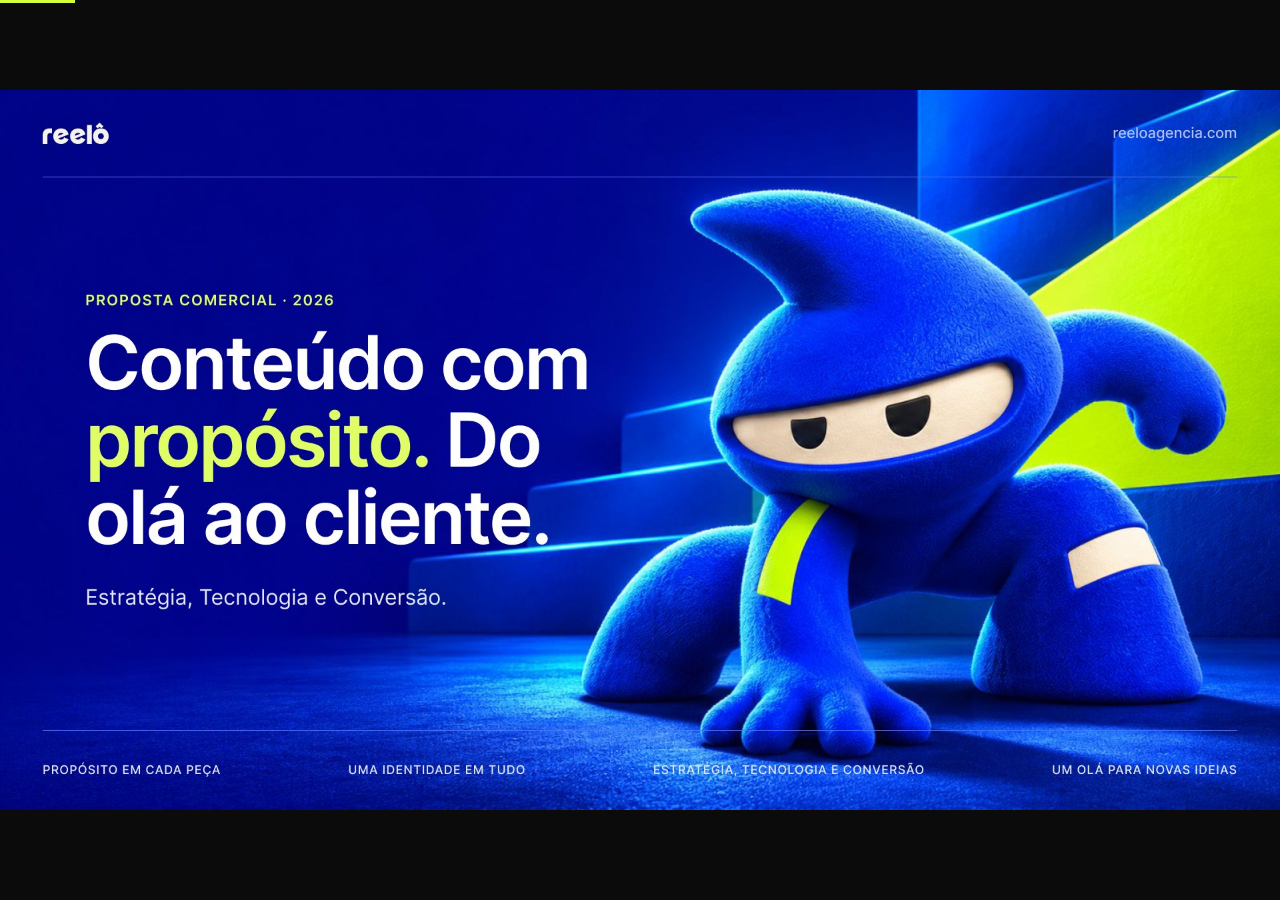
==== apresentacao-com-valores-m4x9.html @ fc92507e "Add files via upload" ====
<!doctype html>
<html lang="pt-BR"><head><meta charset="utf-8">
<meta name="viewport" content="width=device-width,initial-scale=1">
<meta name="robots" content="noindex,nofollow">
<title>Reelô · Proposta</title>
<style>
html,body{margin:0;height:100%;background:#0b0b0b;overflow:hidden;font-family:Inter,system-ui,sans-serif;color:#fff}
#stage{position:fixed;inset:0;display:flex;align-items:center;justify-content:center}
#stage img{max-width:100vw;max-height:100vh;aspect-ratio:16/9;object-fit:contain;display:none;user-select:none;-webkit-user-drag:none}
#stage img.on{display:block}
#hud{position:fixed;left:0;right:0;bottom:0;display:flex;justify-content:space-between;align-items:center;padding:10px 16px;font-size:13px;opacity:0;transition:opacity .25s;background:linear-gradient(transparent,rgba(0,0,0,.6))}
body:hover #hud,#hud:focus-within{opacity:1}
#hud button{background:rgba(255,255,255,.14);color:#fff;border:0;border-radius:8px;padding:8px 12px;font:inherit;cursor:pointer}
#bar{position:fixed;top:0;left:0;height:3px;background:#d7ff3a;transition:width .2s}
.z{position:fixed;top:0;bottom:0;width:30%;cursor:pointer}#p{left:0}#n{right:0}
</style></head><body>
<div id="bar"></div>
<div id="stage"><img alt="Lâmina 1" src="[data-uri]">
<img alt="Lâmina 2" src="[data-uri]">
<img alt="Lâmina 3" src="[data-uri]">
<img alt="Lâmina 4" src="[data-uri]">
<img alt="Lâmina 5" src="[data-uri]">
<img alt="Lâmina 6" src="[data-uri]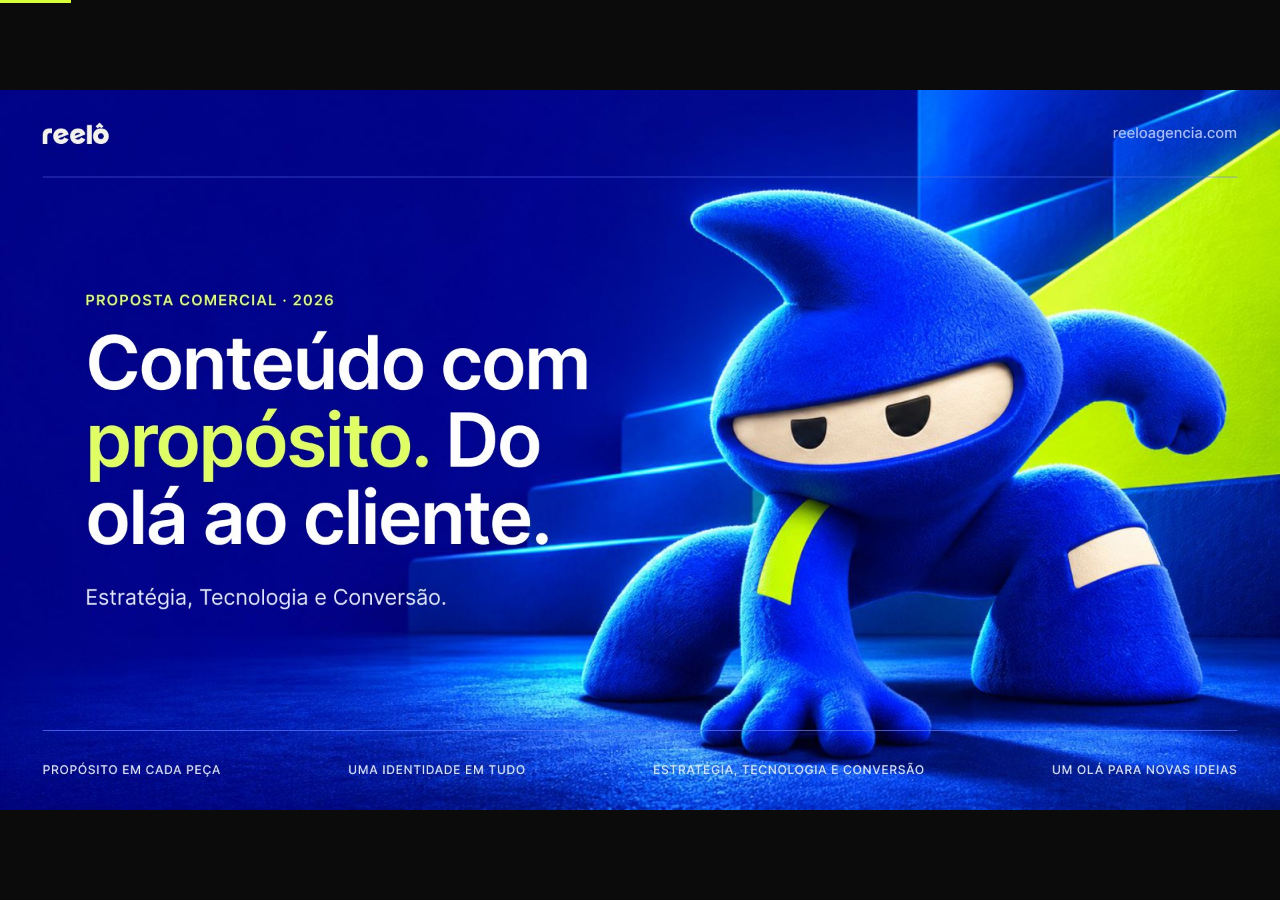
